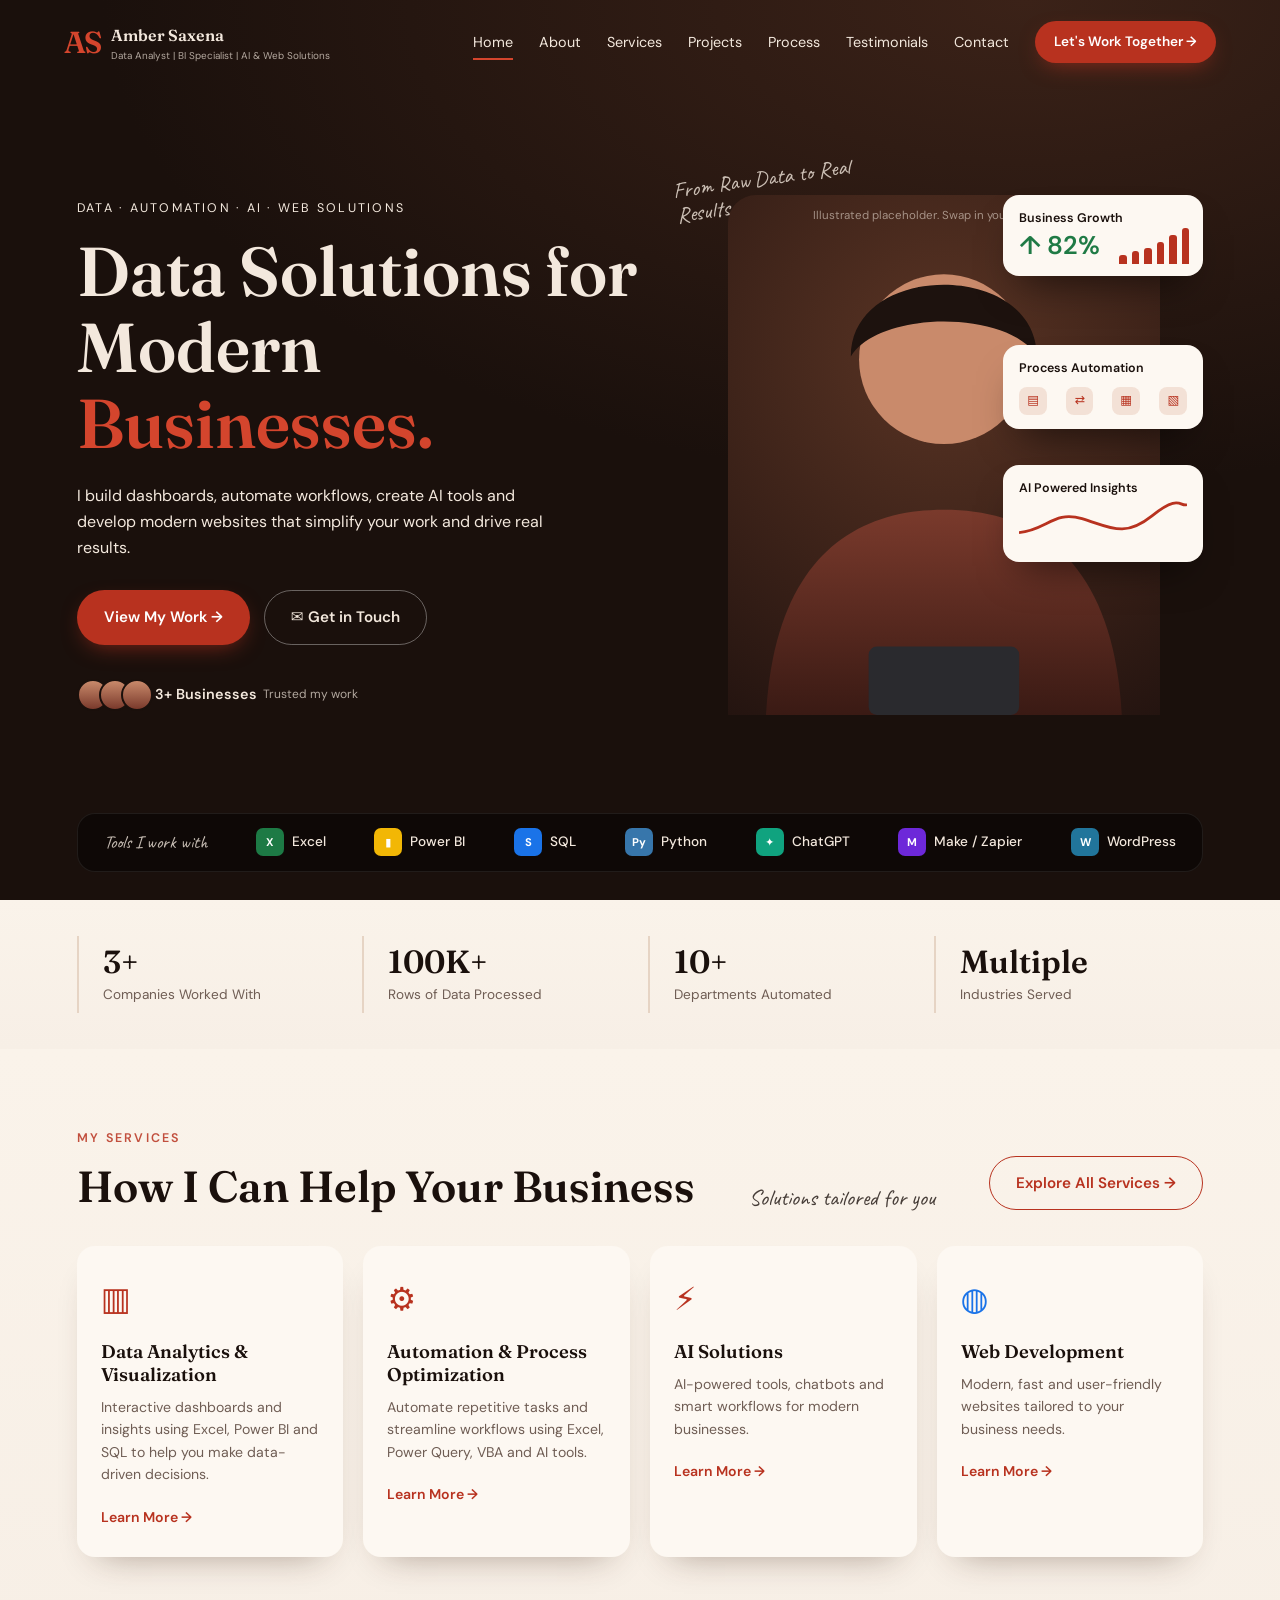
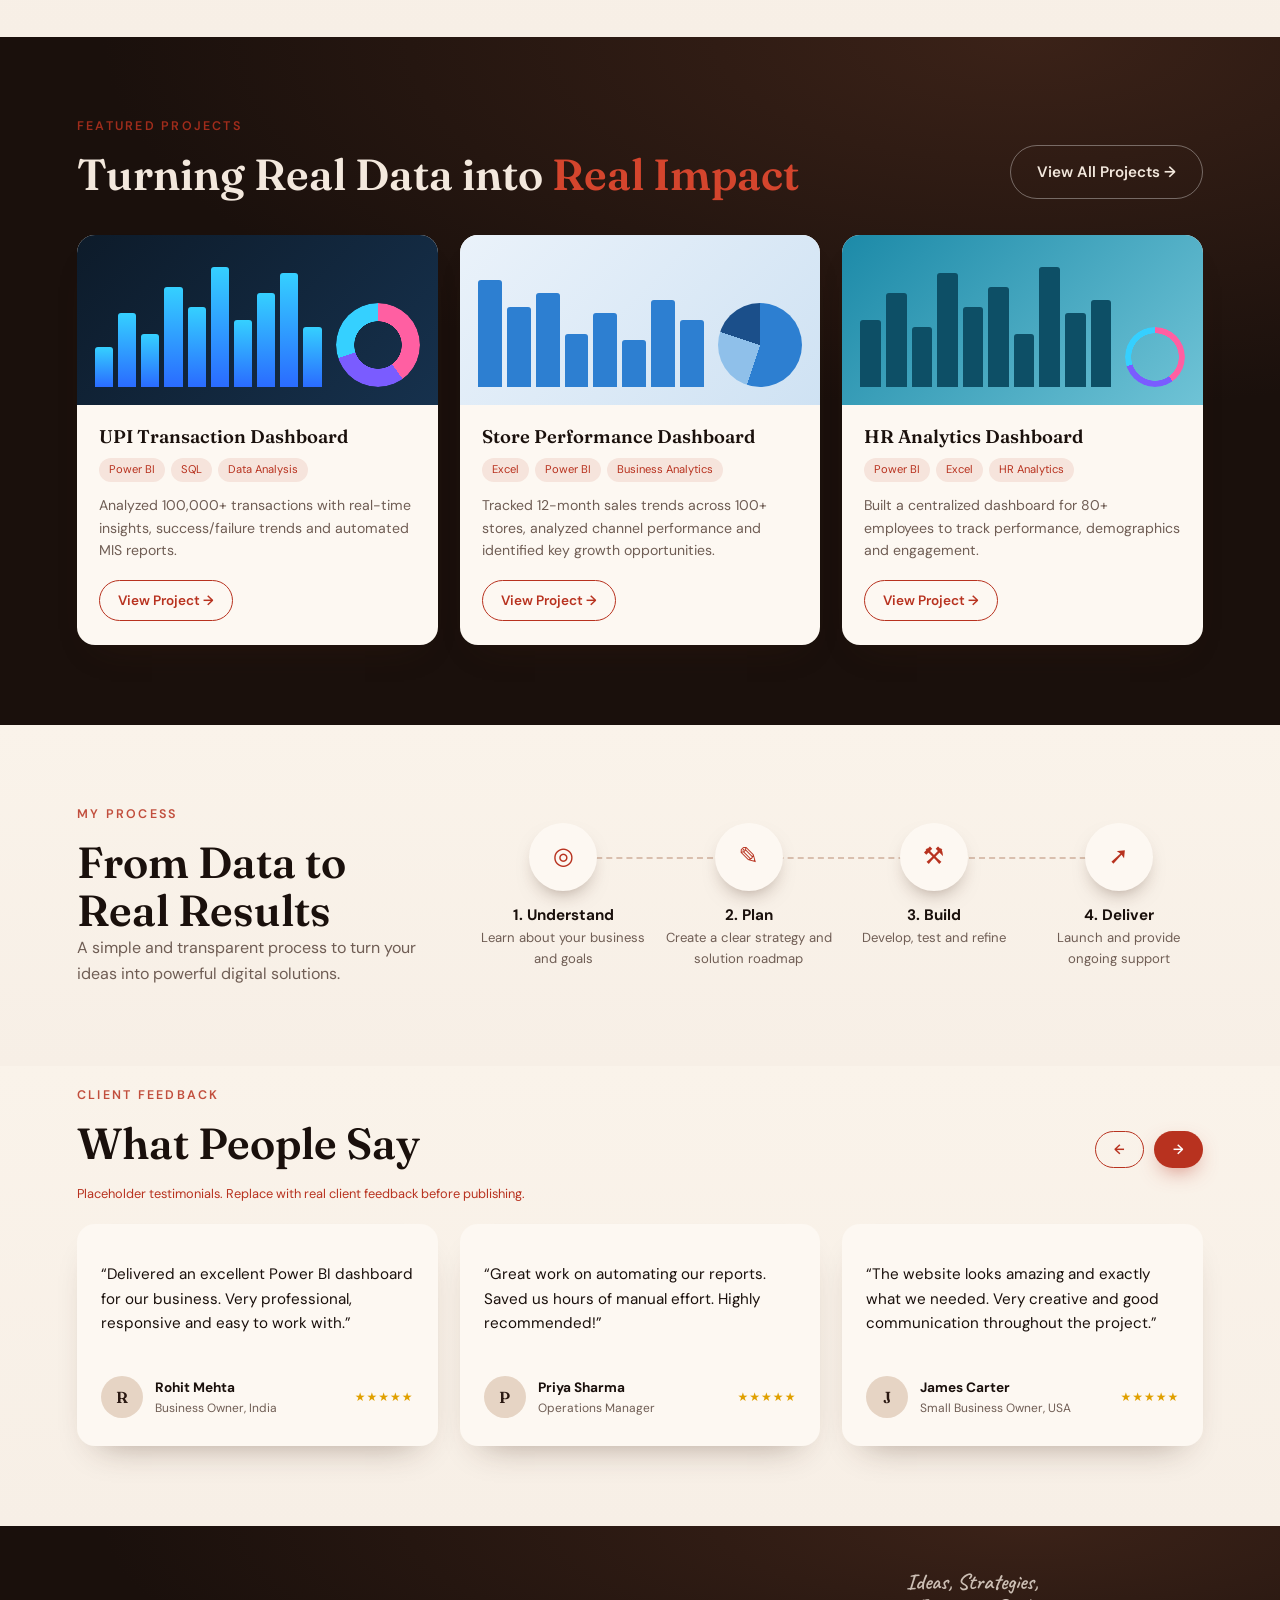
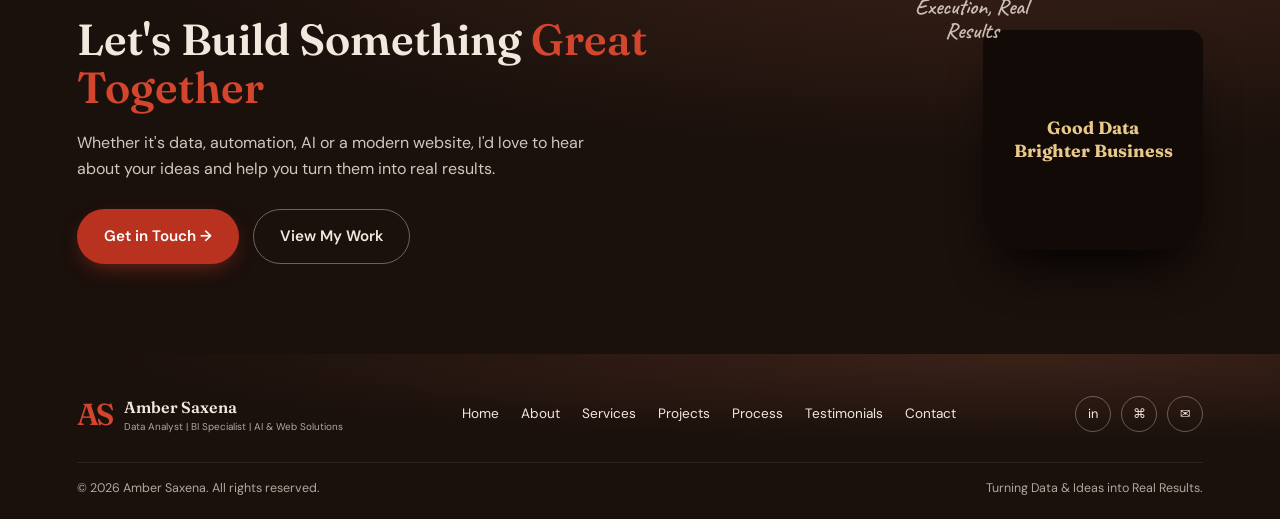
==== index.html @ 15350baf "Add files via upload" ====
<!DOCTYPE html>
<html lang="en">
<head>
<meta charset="UTF-8">
<meta name="viewport" content="width=device-width, initial-scale=1">
<title>Amber Saxena | Data Solutions for Modern Businesses</title>
<meta name="description" content="Dashboards, automation, AI tools and websites for modern businesses.">
<link rel="preconnect" href="https://fonts.googleapis.com">
<link rel="preconnect" href="https://fonts.gstatic.com" crossorigin>
<link href="https://fonts.googleapis.com/css2?family=Caveat:wght@500&family=DM+Sans:wght@400;500;600&family=Fraunces:opsz,wght@9..144,500;9..144,600&display=swap" rel="stylesheet">
<link rel="stylesheet" href="style.css">
</head>
<body>
<header class="nav" id="nav">
  <a class="brand" href="index.html"><span class="mono">AS</span><span>Amber Saxena<small>Data Analyst | BI Specialist | AI &amp; Web Solutions</small></span></a>
  <button class="burger" aria-label="Menu" aria-expanded="false"><i></i><i></i></button>
  <nav class="links" id="links">
    <a href="index.html" class="on">Home</a><a href="about.html">About</a><a href="services.html">Services</a><a href="projects.html">Projects</a><a href="process.html">Process</a><a href="testimonials.html">Testimonials</a><a href="contact.html">Contact</a>
    <a href="contact.html" class="btn red sm">Let's Work Together →</a>
  </nav>
</header>

<section class="hero dark">
  <div class="hero-copy">
    <p class="kicker">Data · Automation · AI · Web Solutions</p>
    <h1>Data Solutions for Modern <em>Businesses.</em></h1>
    <p class="lead">I build dashboards, automate workflows, create AI tools and develop modern websites that simplify your work and drive real results.</p>
    <div class="ctas"><a class="btn red" href="projects.html">View My Work →</a><a class="btn ghost" href="contact.html">✉ Get in Touch</a></div>
    <p class="trust"><span class="faces"><i></i><i></i><i></i></span>3+ Businesses<small>Trusted my work</small></p>
  </div>
  <div class="hero-art">
    <span class="hand h1">From Raw Data to Real Results</span>
    <div class="portrait" data-parallax="0.04">
      <svg viewBox="0 0 300 380" aria-label="Portrait placeholder"><defs><linearGradient id="g" x1="0" y1="0" x2="0" y2="1"><stop offset="0" stop-color="#7a3a2c"/><stop offset="1" stop-color="#3a1a14"/></linearGradient></defs><circle cx="150" cy="120" r="62" fill="#c98a6b"/><path d="M82 118c0-70 136-70 136 0-20-34-116-34-136 0z" fill="#1d120e"/><path d="M20 380c6-110 60-150 130-150s124 40 130 150z" fill="url(#g)"/><rect x="95" y="330" width="110" height="50" rx="6" fill="#2a2a2e"/></svg>
      <small>Illustrated placeholder. Swap in your photo later.</small>
    </div>
    <div class="float f1" data-parallax="-0.06"><b>Business Growth</b><strong>↑ 82%</strong><div class="bars" data-bars="25,35,45,60,80,100"></div></div>
    <div class="float f2" data-parallax="-0.03"><b>Process Automation</b><div class="flow"><i>▤</i><i>⇄</i><i>▦</i><i>▧</i></div></div>
    <div class="float f3" data-parallax="-0.05"><b>AI Powered Insights</b><svg viewBox="0 0 120 30"><path d="M0 24C20 22 25 8 45 14S75 28 95 12 115 6 120 4" fill="none" stroke="#b8321f" stroke-width="2"/></svg></div>
  </div>
  <div class="tools"><span>Tools I work with</span><b><i style="background:#1d7a45">X</i>Excel</b><b><i style="background:#f2b705">▮</i>Power BI</b><b><i style="background:#1a73e8">S</i>SQL</b><b><i style="background:#3776ab">Py</i>Python</b><b><i style="background:#10a37f">✦</i>ChatGPT</b><b><i style="background:#6d28d9">M</i>Make / Zapier</b><b><i style="background:#21759b">W</i>WordPress</b></div>
</section>

<section class="stats cream">
  <div><b data-count="3" data-suffix="+">3+</b><span>Companies Worked With</span></div>
  <div><b data-count="100" data-suffix="K+">100K+</b><span>Rows of Data Processed</span></div>
  <div><b data-count="10" data-suffix="+">10+</b><span>Departments Automated</span></div>
  <div><b>Multiple</b><span>Industries Served</span></div>
</section>

<section class="cream sec" id="services">
  <div class="head"><div><p class="kicker red">My Services</p><h2>How I Can Help Your Business</h2></div><span class="hand">Solutions tailored for you</span><a class="btn out" href="services.html">Explore All Services →</a></div>
  <div class="grid4">
    <article class="card"><span class="ico">▥</span><h3>Data Analytics &amp; Visualization</h3><p>Interactive dashboards and insights using Excel, Power BI and SQL to help you make data-driven decisions.</p><a href="services.html">Learn More →</a></article>
    <article class="card"><span class="ico">⚙</span><h3>Automation &amp; Process Optimization</h3><p>Automate repetitive tasks and streamline workflows using Excel, Power Query, VBA and AI tools.</p><a href="services.html">Learn More →</a></article>
    <article class="card"><span class="ico">⚡</span><h3>AI Solutions</h3><p>AI-powered tools, chatbots and smart workflows for modern businesses.</p><a href="services.html">Learn More →</a></article>
    <article class="card"><span class="ico blue">◍</span><h3>Web Development</h3><p>Modern, fast and user-friendly websites tailored to your business needs.</p><a href="services.html">Learn More →</a></article>
  </div>
</section>

<section class="dark sec" id="projects">
  <div class="head"><div><p class="kicker red">Featured Projects</p><h2>Turning Real Data into <em>Real Impact</em></h2></div><a class="btn ghost" href="projects.html">View All Projects →</a></div>
  <div class="grid3">
    <article class="card proj"><div class="shot s1"><div class="bars" data-bars="30,55,40,75,60,90,50,70,85,45"></div><div class="donut"></div></div><div class="pb"><h3>UPI Transaction Dashboard</h3><p class="tags"><i>Power BI</i><i>SQL</i><i>Data Analysis</i></p><p>Analyzed 100,000+ transactions with real-time insights, success/failure trends and automated MIS reports.</p><a class="btn out sm" href="projects.html">View Project →</a></div></article>
    <article class="card proj"><div class="shot s2"><div class="bars" data-bars="80,60,70,40,55,35,65,50"></div><div class="donut pie"></div></div><div class="pb"><h3>Store Performance Dashboard</h3><p class="tags"><i>Excel</i><i>Power BI</i><i>Business Analytics</i></p><p>Tracked 12-month sales trends across 100+ stores, analyzed channel performance and identified key growth opportunities.</p><a class="btn out sm" href="projects.html">View Project →</a></div></article>
    <article class="card proj"><div class="shot s3"><div class="bars" data-bars="50,70,45,85,60,75,40,90,55,65"></div><div class="donut small"></div></div><div class="pb"><h3>HR Analytics Dashboard</h3><p class="tags"><i>Power BI</i><i>Excel</i><i>HR Analytics</i></p><p>Built a centralized dashboard for 80+ employees to track performance, demographics and engagement.</p><a class="btn out sm" href="projects.html">View Project →</a></div></article>
  </div>
</section>

<section class="cream sec" id="process">
  <div class="proc">
    <div><p class="kicker red">My Process</p><h2>From Data to Real Results</h2><p class="muted">A simple and transparent process to turn your ideas into powerful digital solutions.</p></div>
    <ol>
      <li><span>◎</span><b>1. Understand</b>Learn about your business and goals</li>
      <li><span>✎</span><b>2. Plan</b>Create a clear strategy and solution roadmap</li>
      <li><span>⚒</span><b>3. Build</b>Develop, test and refine</li>
      <li><span>➚</span><b>4. Deliver</b>Launch and provide ongoing support</li>
    </ol>
  </div>
</section>

<section class="cream sec tight" id="testimonials">
  <div class="head"><div><p class="kicker red">Client Feedback</p><h2>What People Say</h2></div><div class="arrows"><button class="btn out sm" aria-label="Previous">←</button><button class="btn red sm" aria-label="Next">→</button></div></div>
  <p class="note">Placeholder testimonials. Replace with real client feedback before publishing.</p>
  <div class="grid3 track" id="track">
    <blockquote class="card"><p>“Delivered an excellent Power BI dashboard for our business. Very professional, responsive and easy to work with.”</p><footer><i class="av">R</i><span><b>Rohit Mehta</b>Business Owner, India</span><em>★★★★★</em></footer></blockquote>
    <blockquote class="card"><p>“Great work on automating our reports. Saved us hours of manual effort. Highly recommended!”</p><footer><i class="av">P</i><span><b>Priya Sharma</b>Operations Manager</span><em>★★★★★</em></footer></blockquote>
    <blockquote class="card"><p>“The website looks amazing and exactly what we needed. Very creative and good communication throughout the project.”</p><footer><i class="av">J</i><span><b>James Carter</b>Small Business Owner, USA</span><em>★★★★★</em></footer></blockquote>
  </div>
</section>

<section class="dark cta">
  <div><h2>Let's Build Something <em>Great Together</em></h2><p>Whether it's data, automation, AI or a modern website, I'd love to hear about your ideas and help you turn them into real results.</p>
  <div class="ctas"><a class="btn red" href="contact.html">Get in Touch →</a><a class="btn ghost" href="projects.html">View My Work</a></div></div>
  <div class="mug"><span class="hand">Ideas, Strategies, Execution, Real Results</span><b>Good Data<br>Brighter Business</b></div>
</section>

<footer class="foot dark">
  <div class="frow"><a class="brand" href="index.html"><span class="mono">AS</span><span>Amber Saxena<small>Data Analyst | BI Specialist | AI &amp; Web Solutions</small></span></a>
  <nav><a href="index.html">Home</a><a href="about.html">About</a><a href="services.html">Services</a><a href="projects.html">Projects</a><a href="process.html">Process</a><a href="testimonials.html">Testimonials</a><a href="contact.html">Contact</a></nav>
  <div class="soc"><a href="#" aria-label="LinkedIn">in</a><a href="#" aria-label="GitHub">⌘</a><a href="#" aria-label="Email">✉</a></div></div>
  <div class="fbot"><span>© 2026 Amber Saxena. All rights reserved.</span><span>Turning Data &amp; Ideas into Real Results.</span></div>
</footer>
<script src="script.js"></script>
</body>
</html>
---- style.css ----
:root{--ink:#1a100c;--brown:#2a1812;--cream:#f7efe6;--card:#fdf8f2;--red:#b8321f;--red2:#d4452d;--muted:#6f5d54;--serif:'Fraunces',Georgia,serif;--sans:'DM Sans',system-ui,sans-serif;--hand:'Caveat',cursive}
*{box-sizing:border-box;margin:0}
html{scroll-behavior:smooth}
body{font:400 16px/1.6 var(--sans);color:var(--ink);background:var(--cream);overflow-x:hidden}
a{color:inherit;text-decoration:none}
:focus-visible{outline:2px solid var(--red2);outline-offset:3px}
h1,h2,h3{font-family:var(--serif);font-weight:600;line-height:1.1}
h1{font-size:clamp(2.6rem,5.4vw,4.4rem)}h2{font-size:clamp(1.9rem,3.4vw,2.8rem)}h3{font-size:1.15rem;line-height:1.25}
em{font-style:normal;color:var(--red2)}
.dark{background:radial-gradient(120% 90% at 80% 0,#3b2218,var(--ink) 60%);color:#f3e8dd}
.cream{background:linear-gradient(180deg,#faf3ea,var(--cream))}
.sec{padding:80px max(24px,6vw)}.tight{padding-top:20px}
.kicker{font-size:.78rem;letter-spacing:.18em;text-transform:uppercase;margin-bottom:14px;opacity:.85}.kicker.red{color:var(--red);font-weight:600}
.hand{font-family:var(--hand);font-size:1.4rem;color:inherit;opacity:.8;line-height:1.1}
.muted{color:var(--muted)}
/* buttons */
.btn{display:inline-flex;align-items:center;gap:8px;padding:14px 26px;border-radius:999px;font-weight:600;font-size:.95rem;border:1.5px solid transparent;cursor:pointer;background:none;font-family:inherit;color:inherit;transition:transform .25s,background .25s,box-shadow .25s}
.btn.sm{padding:9px 18px;font-size:.85rem}
.btn.red{background:var(--red);color:#fff;box-shadow:0 8px 22px -8px rgba(184,50,31,.7)}.btn.red:hover{background:var(--red2);transform:translateY(-2px)}
.btn.ghost{border-color:rgba(255,255,255,.35)}.btn.ghost:hover{background:rgba(255,255,255,.1)}
.btn.out{border-color:var(--red);color:var(--red)}.btn.out:hover{background:var(--red);color:#fff}
/* nav */
.nav{position:fixed;inset:0 0 auto;z-index:20;display:flex;align-items:center;justify-content:space-between;padding:18px max(24px,5vw);color:#f3e8dd;transition:background .3s,padding .3s}
.nav.solid{background:rgba(26,16,12,.92);backdrop-filter:blur(10px);padding-block:10px}
.brand{display:flex;align-items:center;gap:12px;font-family:var(--serif);font-weight:600}
.brand small{display:block;font:400 .62rem var(--sans);opacity:.7}
.mono{font-size:1.9rem;color:var(--red2);letter-spacing:-.08em}
.links{display:flex;align-items:center;gap:26px;font-size:.9rem}
.links a:not(.btn){position:relative;padding:4px 0}.links a.on:not(.btn):after,.links a:not(.btn):hover:after{content:"";position:absolute;left:0;right:0;bottom:-2px;height:2px;background:var(--red2)}
.burger{display:none;background:none;border:0;width:40px;height:40px;cursor:pointer}.burger i{display:block;height:2px;background:#f3e8dd;margin:7px 8px}
/* hero */
.hero{position:relative;min-height:100vh;display:grid;grid-template-columns:1.05fr 1fr;gap:20px;padding:130px max(24px,6vw) 120px;align-items:center}
.hero-copy>*{opacity:0;transform:translateY(18px)}.ready .hero-copy>*{animation:up .8s cubic-bezier(.2,.7,.2,1) forwards}
.ready .hero-copy>:nth-child(2){animation-delay:.1s}.ready .hero-copy>:nth-child(3){animation-delay:.22s}.ready .hero-copy>:nth-child(4){animation-delay:.34s}.ready .hero-copy>:nth-child(5){animation-delay:.46s}
@keyframes up{to{opacity:1;transform:none}}
.no-js .hero-copy>*{opacity:1}
.lead{max-width:30em;margin:22px 0 30px;opacity:.88}
.ctas{display:flex;gap:14px;flex-wrap:wrap}
.trust{display:flex;align-items:center;gap:12px;margin-top:34px;font-size:.9rem;font-weight:600}.trust small{font-weight:400;opacity:.7;margin-left:-6px;display:block}
.faces{display:flex}.faces i{width:32px;height:32px;border-radius:50%;background:linear-gradient(#c98a6b,#7a3a2c);border:2px solid var(--ink);margin-right:-10px}
.hero-art{position:relative;min-height:520px}
.portrait{position:absolute;inset:0 8% 0 12%;border-radius:28px 28px 0 0;background:radial-gradient(circle at 50% 30%,#5a3424,#241410);overflow:hidden;display:flex;flex-direction:column;justify-content:flex-end}
.portrait svg{width:100%;height:auto}.portrait small{position:absolute;top:12px;left:0;right:0;text-align:center;font-size:.72rem;opacity:.55}
.hero-art .h1{position:absolute;top:-30px;left:2%;width:9em;transform:rotate(-8deg);z-index:2}
.float{position:absolute;right:0;width:200px;background:var(--card);color:var(--ink);border-radius:16px;padding:14px 16px;box-shadow:0 22px 40px -18px rgba(0,0,0,.6);font-size:.78rem;z-index:2}
.float b{display:block;font-weight:600}.float strong{font:600 1.6rem var(--sans);color:#1f7a45}
.f1{top:0}.f2{top:150px}.f3{top:270px}
.f1 .bars{position:absolute;right:14px;bottom:12px;width:70px;height:36px}
.flow{display:flex;justify-content:space-between;margin-top:8px}.flow i{font-style:normal;color:var(--red);background:#f3e1d6;border-radius:8px;padding:4px 8px}
.bars{display:flex;align-items:flex-end;gap:5px}.bars span{flex:1;height:var(--h);background:var(--red);border-radius:3px 3px 0 0;transform-origin:bottom;transition:transform .8s}
.tools{position:absolute;left:max(24px,6vw);right:max(24px,6vw);bottom:28px;display:flex;align-items:center;justify-content:space-between;gap:16px;flex-wrap:wrap;padding:14px 26px;border-radius:18px;background:rgba(0,0,0,.45);border:1px solid rgba(255,255,255,.08);font-size:.85rem}
.tools span{font-family:var(--hand);font-size:1.15rem;opacity:.8}.tools b{display:flex;align-items:center;gap:8px;font-weight:500}
.tools i{font:700 .7rem var(--sans);font-style:normal;width:28px;height:28px;border-radius:7px;display:grid;place-items:center;color:#fff}
/* stats */
.stats{display:grid;grid-template-columns:repeat(4,1fr);gap:16px;padding:36px max(24px,6vw)}
.stats div{padding:6px 24px;border-left:2px solid #e6d4c4}.stats b{display:block;font:600 2rem var(--serif)}.stats span{font-size:.85rem;color:var(--muted)}
/* heads & cards */
.head{display:flex;align-items:flex-end;justify-content:space-between;gap:20px;flex-wrap:wrap;margin-bottom:36px}
.grid4{display:grid;grid-template-columns:repeat(4,1fr);gap:20px}.grid3{display:grid;grid-template-columns:repeat(3,1fr);gap:22px}
.card{background:var(--card);color:var(--ink);border-radius:18px;padding:28px 24px;box-shadow:0 18px 34px -22px rgba(60,30,15,.45);transition:transform .35s,box-shadow .35s}
.card:hover{transform:translateY(-6px);box-shadow:0 28px 44px -22px rgba(60,30,15,.55)}
.card p{font-size:.88rem;color:var(--muted);margin:10px 0 18px}.card>a{color:var(--red);font-weight:600;font-size:.88rem}
.ico{display:block;font-size:2rem;color:var(--red);margin-bottom:14px}.ico.blue{color:#1a73e8}
.proj{padding:0;overflow:hidden}.pb{padding:20px 22px 24px}
.shot{height:170px;display:flex;gap:14px;align-items:flex-end;padding:18px;background:linear-gradient(135deg,#0d1b2a,#16314d)}
.s2{background:linear-gradient(135deg,#eaf2fa,#cfe2f3)}.s2 .bars span{background:#2d7fd1}.s3{background:linear-gradient(135deg,#1c8aa8,#6fc3d6)}.s3 .bars span{background:#0d4f66}
.shot .bars{flex:1;height:100%}.s1 .bars span{background:linear-gradient(#35d0ff,#2a6bff)}
.donut{width:84px;height:84px;border-radius:50%;background:conic-gradient(#ff5fa2 0 40%,#7a5cff 0 70%,#35d0ff 0);-webkit-mask:radial-gradient(circle 24px,transparent 98%,#000);mask:radial-gradient(circle 24px,transparent 98%,#000)}
.donut.pie{-webkit-mask:none;mask:none;background:conic-gradient(#2d7fd1 0 55%,#8fc0ea 0 80%,#1b4f8a 0)}.donut.small{width:60px;height:60px}
.tags{display:flex;gap:6px;flex-wrap:wrap;margin:10px 0 0!important}.tags i{font-style:normal;font-size:.7rem;color:var(--red);background:#f6e4dc;padding:3px 10px;border-radius:99px}
.proj p:not(.tags){margin:12px 0 18px}
/* process */
.proc{display:grid;grid-template-columns:1fr 2fr;gap:40px;align-items:center}
.proc ol{list-style:none;padding:0;display:grid;grid-template-columns:repeat(4,1fr);gap:16px;font-size:.82rem;color:var(--muted);text-align:center;position:relative}
.proc ol:before{content:"";position:absolute;top:34px;left:12%;right:12%;border-top:2px dashed #d9bfae}
.proc li span{position:relative;display:grid;place-items:center;width:68px;height:68px;margin:0 auto 12px;border-radius:50%;background:var(--card);box-shadow:0 10px 22px -12px rgba(60,30,15,.6);font-size:1.5rem;color:var(--red)}
.proc li b{display:block;color:var(--ink);font-size:.95rem}
/* testimonials */
.note{font-size:.8rem;color:var(--red);margin:-20px 0 20px}
blockquote.card p{font-size:.95rem;color:var(--ink);min-height:96px}
blockquote footer{display:flex;align-items:center;gap:12px;font-size:.75rem;color:var(--muted)}blockquote footer b{display:block;color:var(--ink);font-size:.85rem}
blockquote em{margin-left:auto;color:#e0a000;letter-spacing:1px}
.av{font:600 1rem var(--serif);font-style:normal;width:42px;height:42px;border-radius:50%;background:#e6d4c4;display:grid;place-items:center;color:var(--brown)}
.arrows{display:flex;gap:10px}
/* cta + footer */
.cta{display:grid;grid-template-columns:1.4fr 1fr;align-items:center;gap:30px;padding:90px max(24px,6vw)}
.cta p{margin:18px 0 28px;max-width:34em;opacity:.85}
.mug{position:relative;justify-self:end;width:220px;aspect-ratio:1;background:#120a07;border-radius:14px 14px 40px 40px;display:grid;place-items:center;text-align:center;font:600 1.1rem/1.3 var(--serif);color:#e9c98a;box-shadow:0 30px 50px -20px #000}
.mug .hand{position:absolute;top:-60px;left:-90px;width:7em;color:#f3e8dd}
.foot{padding:36px max(24px,6vw) 20px}.frow{display:flex;align-items:center;justify-content:space-between;gap:20px;flex-wrap:wrap}
.foot nav{display:flex;gap:22px;flex-wrap:wrap;font-size:.85rem}.foot nav a:hover{color:var(--red2)}
.soc{display:flex;gap:10px}.soc a{width:36px;height:36px;border-radius:50%;border:1px solid rgba(255,255,255,.3);display:grid;place-items:center;font-size:.8rem;transition:background .25s}.soc a:hover{background:var(--red)}
.fbot{display:flex;justify-content:space-between;gap:10px;flex-wrap:wrap;border-top:1px solid rgba(255,255,255,.12);margin-top:24px;padding-top:16px;font-size:.78rem;opacity:.7}
/* scroll reveal (JS adds .rv only when motion is allowed) */
.rv{opacity:0;transform:translateY(22px);transition:opacity .7s,transform .7s}.rv.in{opacity:1;transform:none}
.card.rv.in{transition:transform .35s,box-shadow .35s,opacity .7s}
/* responsive */
@media(max-width:1000px){.grid4{grid-template-columns:repeat(2,1fr)}.hero{grid-template-columns:1fr;padding-bottom:200px}.hero-art{min-height:460px}.proc{grid-template-columns:1fr}.cta{grid-template-columns:1fr}.mug{justify-self:start;margin-top:60px}.stats{grid-template-columns:repeat(2,1fr)}}
@media(max-width:760px){.burger{display:block}.links{position:fixed;inset:64px 0 auto;flex-direction:column;align-items:flex-start;gap:16px;padding:24px;background:var(--ink);transform:translateY(-130%);transition:transform .35s}.links.open{transform:none}
.grid3,.grid4{grid-template-columns:1fr}.proc ol{grid-template-columns:1fr 1fr;row-gap:28px}.proc ol:before{display:none}.float{width:160px}.f2{top:130px}.f3{top:240px}.tools{position:static;margin-top:30px}.hero{padding-bottom:60px}.hero-art .h1{display:none}}
@media(prefers-reduced-motion:reduce){*{animation:none!important;transition:none!important}.hero-copy>*{opacity:1;transform:none}}
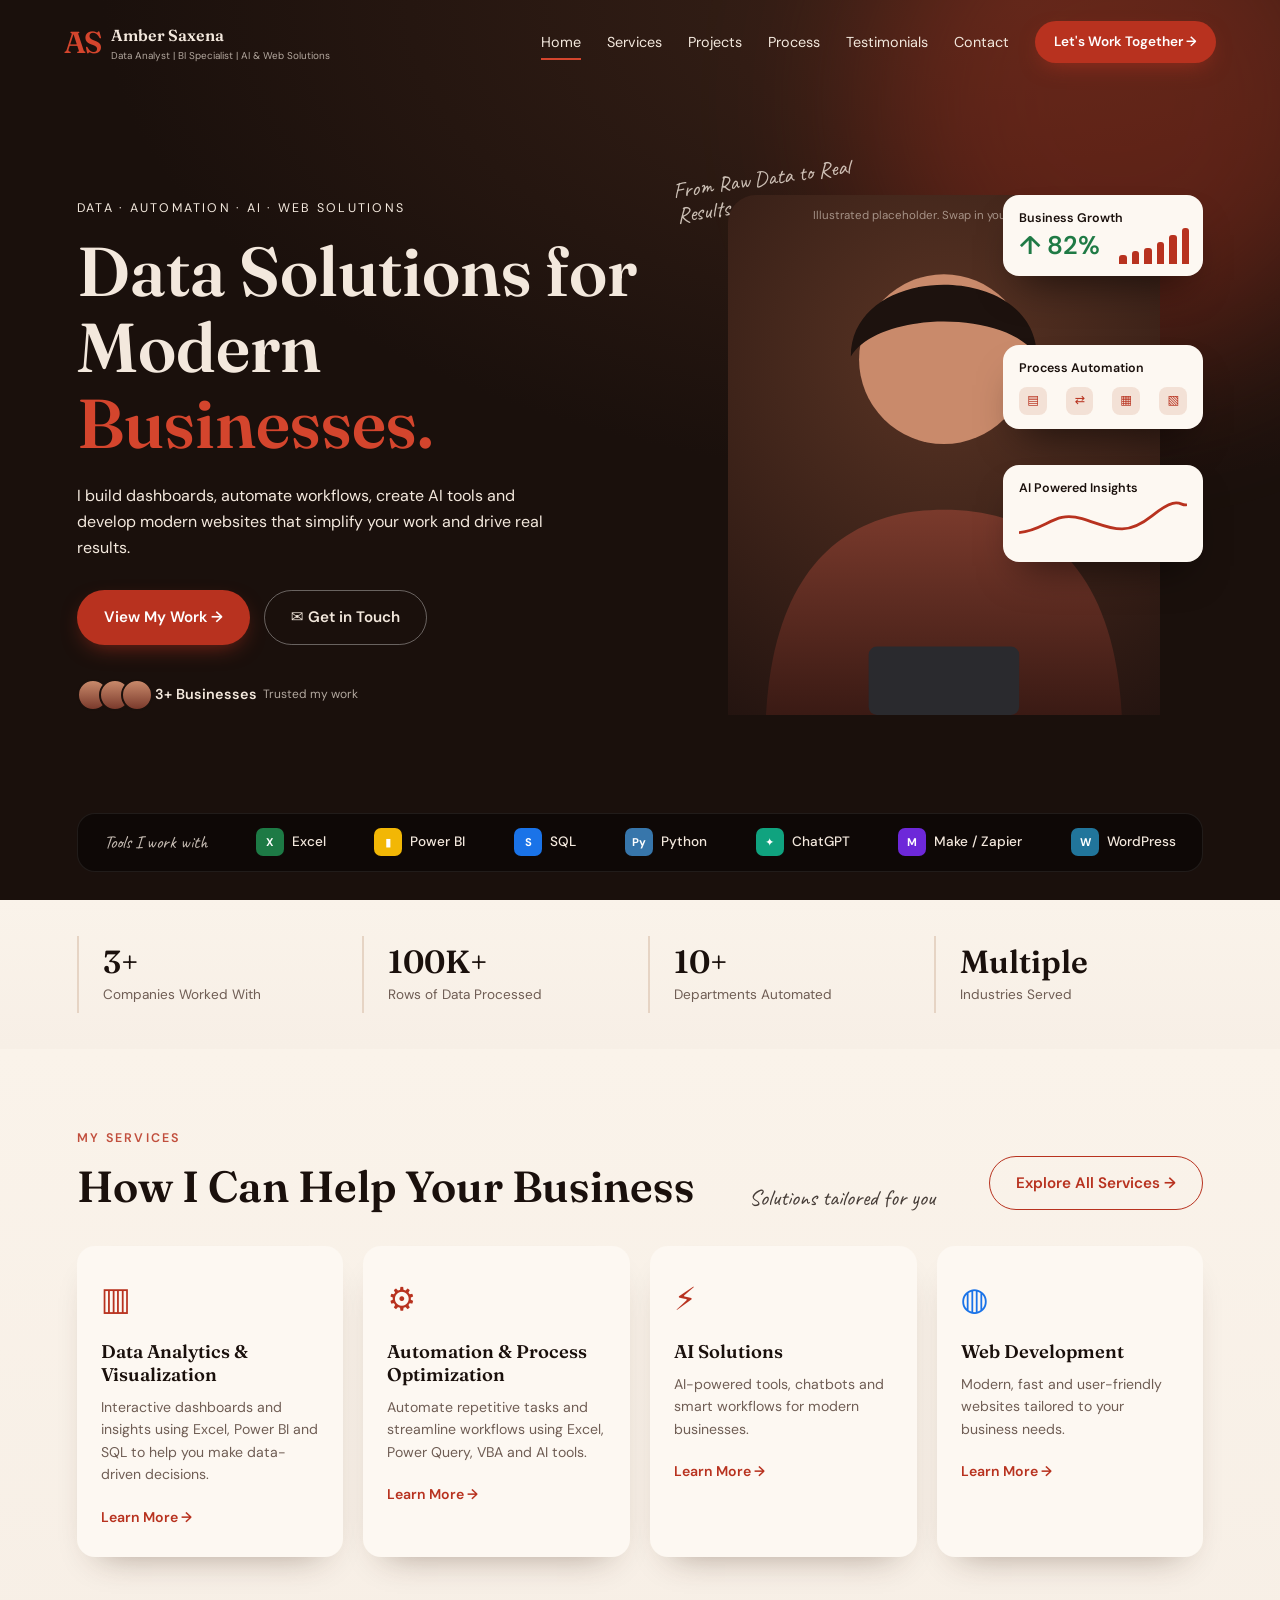
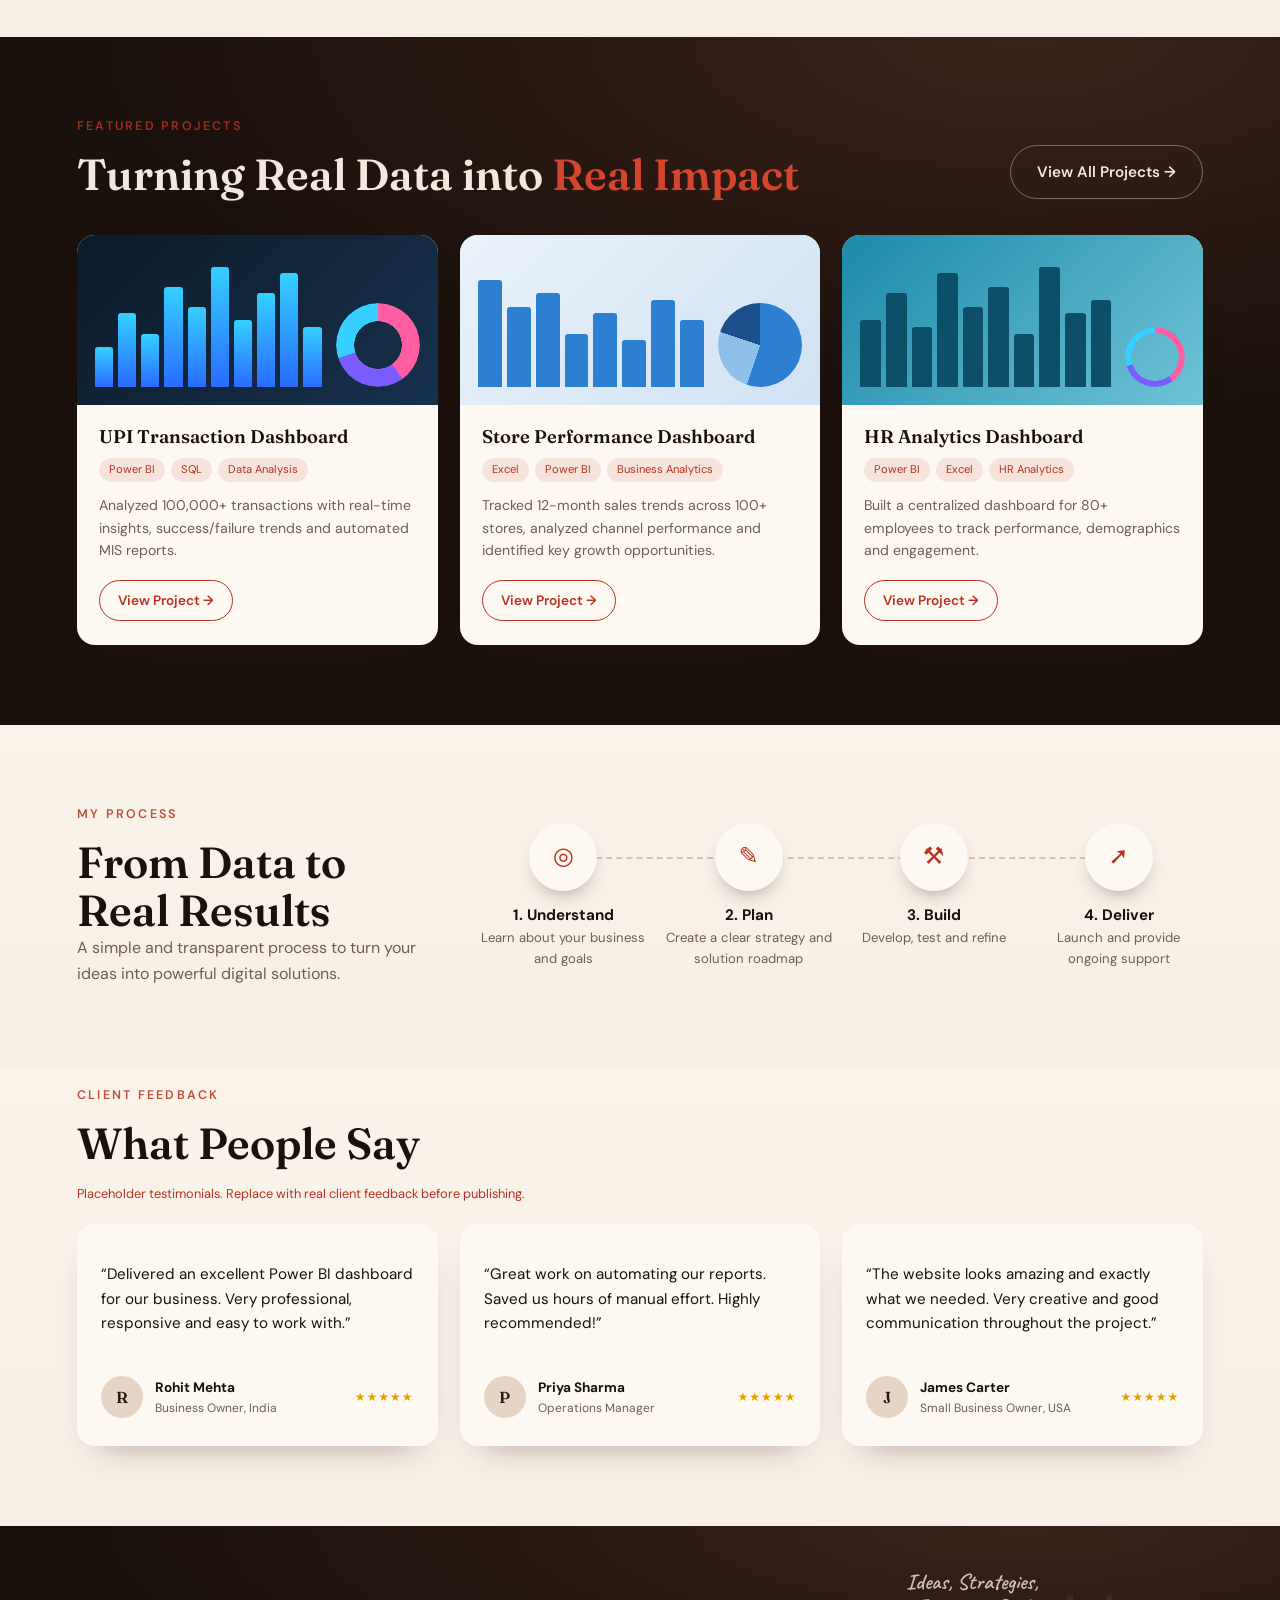
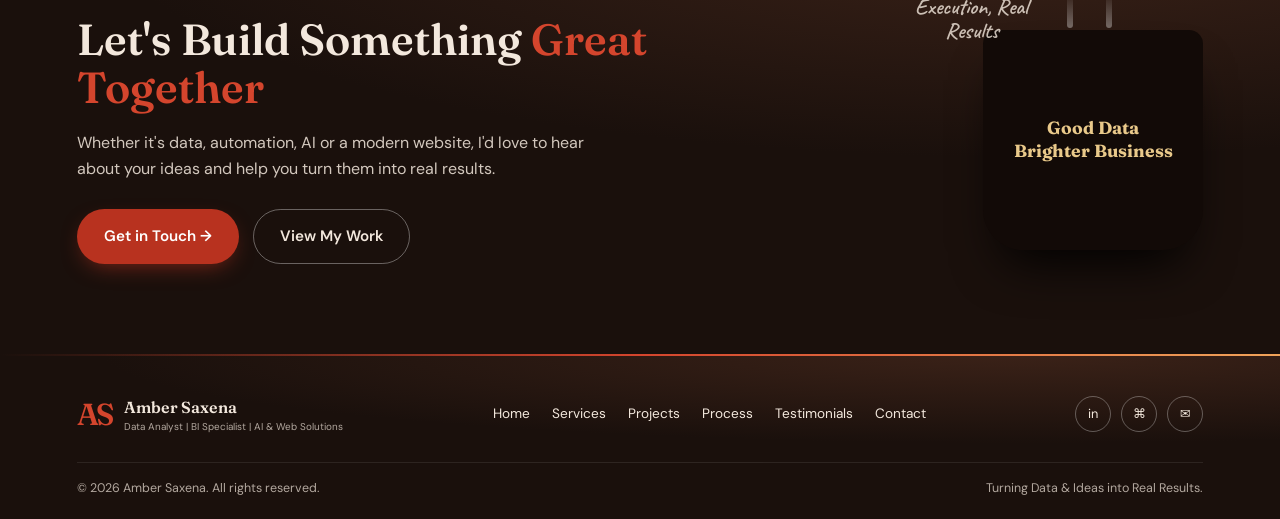
==== commit 961439f1: "Add files via upload" ====
--- a/index.html
+++ b/index.html
@@ -4,18 +4,21 @@
 <meta charset="UTF-8">
 <meta name="viewport" content="width=device-width, initial-scale=1">
 <title>Amber Saxena | Data Solutions for Modern Businesses</title>
-<meta name="description" content="Dashboards, automation, AI tools and websites for modern businesses.">
+<meta name="description" content="Amber Saxena builds dashboards, automation, AI tools and websites for modern businesses.">
 <link rel="preconnect" href="https://fonts.googleapis.com">
 <link rel="preconnect" href="https://fonts.gstatic.com" crossorigin>
 <link href="https://fonts.googleapis.com/css2?family=Caveat:wght@500&family=DM+Sans:wght@400;500;600&family=Fraunces:opsz,wght@9..144,500;9..144,600&display=swap" rel="stylesheet">
 <link rel="stylesheet" href="style.css">
+<link rel="icon" href="data:image/svg+xml,%3Csvg xmlns='http://www.w3.org/2000/svg' viewBox='0 0 64 64'%3E%3Crect width='64' height='64' rx='14' fill='%231a100c'/%3E%3Ctext x='32' y='43' font-size='30' text-anchor='middle' fill='%23d4452d' font-family='Georgia' font-weight='700'%3EAS%3C/text%3E%3C/svg%3E">
+<link rel="stylesheet" href="motion.css">
+<script>document.documentElement.classList.add('js')</script>
 </head>
-<body>
+<body class="pg-index">
 <header class="nav" id="nav">
   <a class="brand" href="index.html"><span class="mono">AS</span><span>Amber Saxena<small>Data Analyst | BI Specialist | AI &amp; Web Solutions</small></span></a>
   <button class="burger" aria-label="Menu" aria-expanded="false"><i></i><i></i></button>
   <nav class="links" id="links">
-    <a href="index.html" class="on">Home</a><a href="about.html">About</a><a href="services.html">Services</a><a href="projects.html">Projects</a><a href="process.html">Process</a><a href="testimonials.html">Testimonials</a><a href="contact.html">Contact</a>
+    <a href="index.html" class="on">Home</a><a href="services.html">Services</a><a href="projects.html">Projects</a><a href="process.html">Process</a><a href="testimonials.html">Testimonials</a><a href="contact.html">Contact</a>
     <a href="contact.html" class="btn red sm">Let's Work Together →</a>
   </nav>
 </header>
@@ -61,9 +64,9 @@
 <section class="dark sec" id="projects">
   <div class="head"><div><p class="kicker red">Featured Projects</p><h2>Turning Real Data into <em>Real Impact</em></h2></div><a class="btn ghost" href="projects.html">View All Projects →</a></div>
   <div class="grid3">
-    <article class="card proj"><div class="shot s1"><div class="bars" data-bars="30,55,40,75,60,90,50,70,85,45"></div><div class="donut"></div></div><div class="pb"><h3>UPI Transaction Dashboard</h3><p class="tags"><i>Power BI</i><i>SQL</i><i>Data Analysis</i></p><p>Analyzed 100,000+ transactions with real-time insights, success/failure trends and automated MIS reports.</p><a class="btn out sm" href="projects.html">View Project →</a></div></article>
-    <article class="card proj"><div class="shot s2"><div class="bars" data-bars="80,60,70,40,55,35,65,50"></div><div class="donut pie"></div></div><div class="pb"><h3>Store Performance Dashboard</h3><p class="tags"><i>Excel</i><i>Power BI</i><i>Business Analytics</i></p><p>Tracked 12-month sales trends across 100+ stores, analyzed channel performance and identified key growth opportunities.</p><a class="btn out sm" href="projects.html">View Project →</a></div></article>
-    <article class="card proj"><div class="shot s3"><div class="bars" data-bars="50,70,45,85,60,75,40,90,55,65"></div><div class="donut small"></div></div><div class="pb"><h3>HR Analytics Dashboard</h3><p class="tags"><i>Power BI</i><i>Excel</i><i>HR Analytics</i></p><p>Built a centralized dashboard for 80+ employees to track performance, demographics and engagement.</p><a class="btn out sm" href="projects.html">View Project →</a></div></article>
+    <article class="card proj tilt"><div class="shot s1"><div class="bars" data-bars="30,55,40,75,60,90,50,70,85,45"></div><div class="donut"></div></div><div class="pb"><h3>UPI Transaction Dashboard</h3><p class="tags"><i>Power BI</i><i>SQL</i><i>Data Analysis</i></p><p>Analyzed 100,000+ transactions with real-time insights, success/failure trends and automated MIS reports.</p><a class="btn out sm" href="projects.html">View Project →</a></div></article>
+    <article class="card proj tilt"><div class="shot s2"><div class="bars" data-bars="80,60,70,40,55,35,65,50"></div><div class="donut pie"></div></div><div class="pb"><h3>Store Performance Dashboard</h3><p class="tags"><i>Excel</i><i>Power BI</i><i>Business Analytics</i></p><p>Tracked 12-month sales trends across 100+ stores, analyzed channel performance and identified key growth opportunities.</p><a class="btn out sm" href="projects.html">View Project →</a></div></article>
+    <article class="card proj tilt"><div class="shot s3"><div class="bars" data-bars="50,70,45,85,60,75,40,90,55,65"></div><div class="donut small"></div></div><div class="pb"><h3>HR Analytics Dashboard</h3><p class="tags"><i>Power BI</i><i>Excel</i><i>HR Analytics</i></p><p>Built a centralized dashboard for 80+ employees to track performance, demographics and engagement.</p><a class="btn out sm" href="projects.html">View Project →</a></div></article>
   </div>
 </section>
 
@@ -80,7 +83,7 @@
 </section>
 
 <section class="cream sec tight" id="testimonials">
-  <div class="head"><div><p class="kicker red">Client Feedback</p><h2>What People Say</h2></div><div class="arrows"><button class="btn out sm" aria-label="Previous">←</button><button class="btn red sm" aria-label="Next">→</button></div></div>
+  <div class="head"><div><p class="kicker red">Client Feedback</p><h2>What People Say</h2></div></div>
   <p class="note">Placeholder testimonials. Replace with real client feedback before publishing.</p>
   <div class="grid3 track" id="track">
     <blockquote class="card"><p>“Delivered an excellent Power BI dashboard for our business. Very professional, responsive and easy to work with.”</p><footer><i class="av">R</i><span><b>Rohit Mehta</b>Business Owner, India</span><em>★★★★★</em></footer></blockquote>
@@ -97,7 +100,7 @@
 
 <footer class="foot dark">
   <div class="frow"><a class="brand" href="index.html"><span class="mono">AS</span><span>Amber Saxena<small>Data Analyst | BI Specialist | AI &amp; Web Solutions</small></span></a>
-  <nav><a href="index.html">Home</a><a href="about.html">About</a><a href="services.html">Services</a><a href="projects.html">Projects</a><a href="process.html">Process</a><a href="testimonials.html">Testimonials</a><a href="contact.html">Contact</a></nav>
+  <nav><a href="index.html">Home</a><a href="services.html">Services</a><a href="projects.html">Projects</a><a href="process.html">Process</a><a href="testimonials.html">Testimonials</a><a href="contact.html">Contact</a></nav>
   <div class="soc"><a href="#" aria-label="LinkedIn">in</a><a href="#" aria-label="GitHub">⌘</a><a href="#" aria-label="Email">✉</a></div></div>
   <div class="fbot"><span>© 2026 Amber Saxena. All rights reserved.</span><span>Turning Data &amp; Ideas into Real Results.</span></div>
 </footer>
--- a/style.css
+++ b/style.css
@@ -30,7 +30,7 @@
 .burger{display:none;background:none;border:0;width:40px;height:40px;cursor:pointer}.burger i{display:block;height:2px;background:#f3e8dd;margin:7px 8px}
 /* hero */
 .hero{position:relative;min-height:100vh;display:grid;grid-template-columns:1.05fr 1fr;gap:20px;padding:130px max(24px,6vw) 120px;align-items:center}
-.hero-copy>*{opacity:0;transform:translateY(18px)}.ready .hero-copy>*{animation:up .8s cubic-bezier(.2,.7,.2,1) forwards}
+.js .hero-copy>*{opacity:0;transform:translateY(18px)}.ready .hero-copy>*{animation:up .8s cubic-bezier(.2,.7,.2,1) forwards}
 .ready .hero-copy>:nth-child(2){animation-delay:.1s}.ready .hero-copy>:nth-child(3){animation-delay:.22s}.ready .hero-copy>:nth-child(4){animation-delay:.34s}.ready .hero-copy>:nth-child(5){animation-delay:.46s}
 @keyframes up{to{opacity:1;transform:none}}
 .no-js .hero-copy>*{opacity:1}
@@ -98,4 +98,4 @@
 @media(max-width:1000px){.grid4{grid-template-columns:repeat(2,1fr)}.hero{grid-template-columns:1fr;padding-bottom:200px}.hero-art{min-height:460px}.proc{grid-template-columns:1fr}.cta{grid-template-columns:1fr}.mug{justify-self:start;margin-top:60px}.stats{grid-template-columns:repeat(2,1fr)}}
 @media(max-width:760px){.burger{display:block}.links{position:fixed;inset:64px 0 auto;flex-direction:column;align-items:flex-start;gap:16px;padding:24px;background:var(--ink);transform:translateY(-130%);transition:transform .35s}.links.open{transform:none}
 .grid3,.grid4{grid-template-columns:1fr}.proc ol{grid-template-columns:1fr 1fr;row-gap:28px}.proc ol:before{display:none}.float{width:160px}.f2{top:130px}.f3{top:240px}.tools{position:static;margin-top:30px}.hero{padding-bottom:60px}.hero-art .h1{display:none}}
-@media(prefers-reduced-motion:reduce){*{animation:none!important;transition:none!important}.hero-copy>*{opacity:1;transform:none}}
+@media(prefers-reduced-motion:reduce){*{animation:none!important;transition:none!important}.js .hero-copy>*{opacity:1;transform:none}}
--- a/motion.css
+++ b/motion.css
@@ -0,0 +1,67 @@
+/* Shared motion layer: loaded last on every page */
+html{scroll-padding-top:80px}
+body{animation:pg .7s ease both}
+@keyframes pg{from{opacity:0}}
+@keyframes rise{from{opacity:0;transform:translateY(28px)}}
+@keyframes drift{to{transform:translate(-70px,60px) scale(1.15)}}
+@keyframes spin{to{transform:rotate(360deg)}}
+@keyframes bob{50%{transform:translateY(-12px)}}
+@keyframes sweep{to{background-position:100% 0}}
+.prog{position:fixed;top:0;left:0;height:3px;width:100%;transform:scaleX(0);transform-origin:0 50%;background:linear-gradient(90deg,var(--red),#f0a35a);z-index:50}
+.nav{animation:drop .8s cubic-bezier(.2,.7,.2,1) both}
+@keyframes drop{from{transform:translateY(-100%);opacity:0}}
+.links a:not(.btn):after{transform:scaleX(0);transform-origin:left;transition:transform .35s}
+.links a.on:not(.btn):after,.links a:not(.btn):hover:after{transform:scaleX(1)}
+/* reveal: staggered, hover-safe */
+.rv{opacity:0;transform:none;transition:none}
+.rv.in{opacity:1;animation:rise .85s cubic-bezier(.2,.7,.2,1) var(--d,0s) backwards}
+.card.rv,.card.rv.in{transition:transform .4s cubic-bezier(.2,.7,.2,1),box-shadow .4s}
+.card.tilt:hover{transform:translateY(-6px) perspective(900px) rotateX(var(--rx,0deg)) rotateY(var(--ry,0deg))}
+.btn.red{position:relative;overflow:hidden}
+.btn.red:after{content:"";position:absolute;top:0;left:-60%;width:40%;height:100%;background:linear-gradient(100deg,transparent,rgba(255,255,255,.35),transparent);transform:skewX(-20deg);transition:left .7s}
+.btn.red:hover:after{left:130%}
+/* hero backdrops: one unique motion graphic per page */
+.hero,.shero,.phero,.prhero,.thero{position:relative;overflow:hidden;isolation:isolate}
+.hero-copy,.hero-art,.pills{position:relative;z-index:1}
+.hero:before,.shero:before,.phero:before,.thero:before{content:"";position:absolute;width:520px;height:520px;border-radius:50%;filter:blur(80px);z-index:-1;pointer-events:none;animation:drift 16s ease-in-out infinite alternate}
+.hero:before{background:#b8321f;top:-160px;right:-100px;opacity:.35}
+.float{animation:bob 6s ease-in-out infinite}.f2{animation-delay:-2s}.f3{animation-delay:-4s}
+.shero{background:radial-gradient(100% 100% at 0 0,#4a2316,var(--ink) 65%)}
+.shero:before{background:#d4452d;left:-180px;top:-120px;opacity:.3}
+.shero:after{content:"";position:absolute;right:6%;top:50%;width:420px;height:420px;margin-top:-210px;border-radius:50%;border:2px dashed rgba(212,69,45,.45);box-shadow:0 0 0 46px rgba(255,255,255,.03);z-index:-1;animation:spin 40s linear infinite}
+.phero{background:linear-gradient(115deg,#2a1710,var(--ink) 55%,#3b2218)}
+.phero:before{background:#2d7fd1;right:-200px;top:-200px;opacity:.14}
+.phero:after{content:"";position:absolute;right:6%;bottom:0;width:320px;height:260px;z-index:-1;opacity:.4;transform-origin:bottom;animation:grow 4s ease-in-out infinite alternate;background:linear-gradient(#d4452d,#d4452d) 0 100%/28px 45% no-repeat,linear-gradient(#d4452d,#d4452d) 52px 100%/28px 70% no-repeat,linear-gradient(#d4452d,#d4452d) 104px 100%/28px 55% no-repeat,linear-gradient(#d4452d,#d4452d) 156px 100%/28px 90% no-repeat,linear-gradient(#d4452d,#d4452d) 208px 100%/28px 65% no-repeat,linear-gradient(#d4452d,#d4452d) 260px 100%/28px 100% no-repeat}
+@keyframes grow{from{transform:scaleY(.6)}}
+.prhero{background:radial-gradient(90% 120% at 10% 100%,#4a2316,var(--ink) 60%)}
+.prhero:after{content:"";position:absolute;left:6vw;right:6vw;bottom:34px;border-top:2px dashed rgba(212,69,45,.5);z-index:-1}
+.prhero:before{content:"";position:absolute;left:6vw;bottom:29px;width:12px;height:12px;border-radius:50%;background:#d4452d;box-shadow:0 0 18px 4px rgba(212,69,45,.7);z-index:-1;animation:run 6s ease-in-out infinite alternate}
+@keyframes run{to{left:calc(100% - 6vw - 12px)}}
+.thero{background:radial-gradient(100% 120% at 100% 100%,#4a3018,var(--ink) 62%)}
+.thero:before{background:#c9964f;left:-200px;bottom:-240px;opacity:.22}
+.thero:after{content:"❝";position:absolute;right:4%;bottom:-6rem;font:600 22rem/1 var(--serif);color:rgba(212,69,45,.12);z-index:-1;animation:bob 9s ease-in-out infinite}
+/* bottoms: a different close for every page */
+.mug:before,.mug:after{content:"";position:absolute;top:-38px;left:38%;width:6px;height:36px;border-radius:6px;background:linear-gradient(transparent,rgba(255,255,255,.35));animation:steam 3s ease-in-out infinite}
+.mug:after{left:56%;animation-delay:-1.5s}
+@keyframes steam{0%{opacity:0;transform:translateY(10px) scaleY(.6)}50%{opacity:1}100%{opacity:0;transform:translateY(-14px) scaleY(1.2)}}
+.cta-m{padding:70px 0;overflow:hidden;text-align:center}
+.marq{display:flex;width:max-content;animation:marq 30s linear infinite;font:600 clamp(2rem,5vw,4rem) var(--serif);color:rgba(243,232,221,.16);white-space:nowrap;margin-bottom:40px}
+.marq span{padding:0 .6em}.marq span:nth-child(even){color:rgba(212,69,45,.55)}
+@keyframes marq{to{transform:translateX(-50%)}}
+.cm-in{padding:0 max(24px,6vw)}.cm-in h2{margin-bottom:26px}
+body.pg-projects .cta{background:linear-gradient(110deg,var(--ink) 30%,#5a2418 60%,var(--ink));background-size:200% 100%;animation:sweep 12s ease-in-out infinite alternate}
+.cta2>.card{position:relative;overflow:hidden}
+.cta2>.card:before{content:"";position:absolute;inset:-60%;background:conic-gradient(from 0deg,transparent 0 70%,rgba(184,50,31,.4),transparent);animation:spin 8s linear infinite}
+.cta2>.card:after{content:"";position:absolute;inset:2px;border-radius:16px;background:linear-gradient(120deg,var(--card) 60%,#f0d9bf)}
+.cta2>.card>*{position:relative;z-index:1}
+.cta-t{text-align:center;padding:90px max(24px,6vw);background:radial-gradient(80% 140% at 50% 0,#4a3018,var(--ink) 65%)}
+.stars span{display:inline-block;font-size:2rem;color:#e0a000;animation:pop 2.4s ease-in-out infinite;animation-delay:calc(var(--i)*.15s)}
+@keyframes pop{0%,40%,100%{transform:none}20%{transform:scale(1.35) rotate(-8deg)}}
+.cta-t h2{margin:14px 0}.cta-t p{max-width:34em;margin:0 auto 28px;opacity:.85}
+.foot{position:relative}
+.foot:before{content:"";position:absolute;top:0;left:0;right:0;height:2px;background:linear-gradient(90deg,transparent,var(--red2),#f0a35a,var(--red2),transparent);background-size:200% 100%;animation:sweep 6s linear infinite}
+.foot nav a{transition:color .25s,transform .25s;display:inline-block}.foot nav a:hover{transform:translateY(-2px)}
+.totop{position:fixed;right:22px;bottom:22px;width:46px;height:46px;border-radius:50%;border:0;background:var(--red);color:#fff;font-size:1.2rem;cursor:pointer;opacity:0;transform:translateY(14px);pointer-events:none;transition:opacity .35s,transform .35s,background .25s;z-index:30;box-shadow:0 10px 24px -8px rgba(184,50,31,.8)}
+.totop.show{opacity:1;transform:none;pointer-events:auto}.totop:hover{background:var(--red2)}
+@media(max-width:1000px){.shero:after,.phero:after,.thero:after{display:none}}
+@media(prefers-reduced-motion:reduce){body,.nav{animation:none!important}.rv{opacity:1}}
